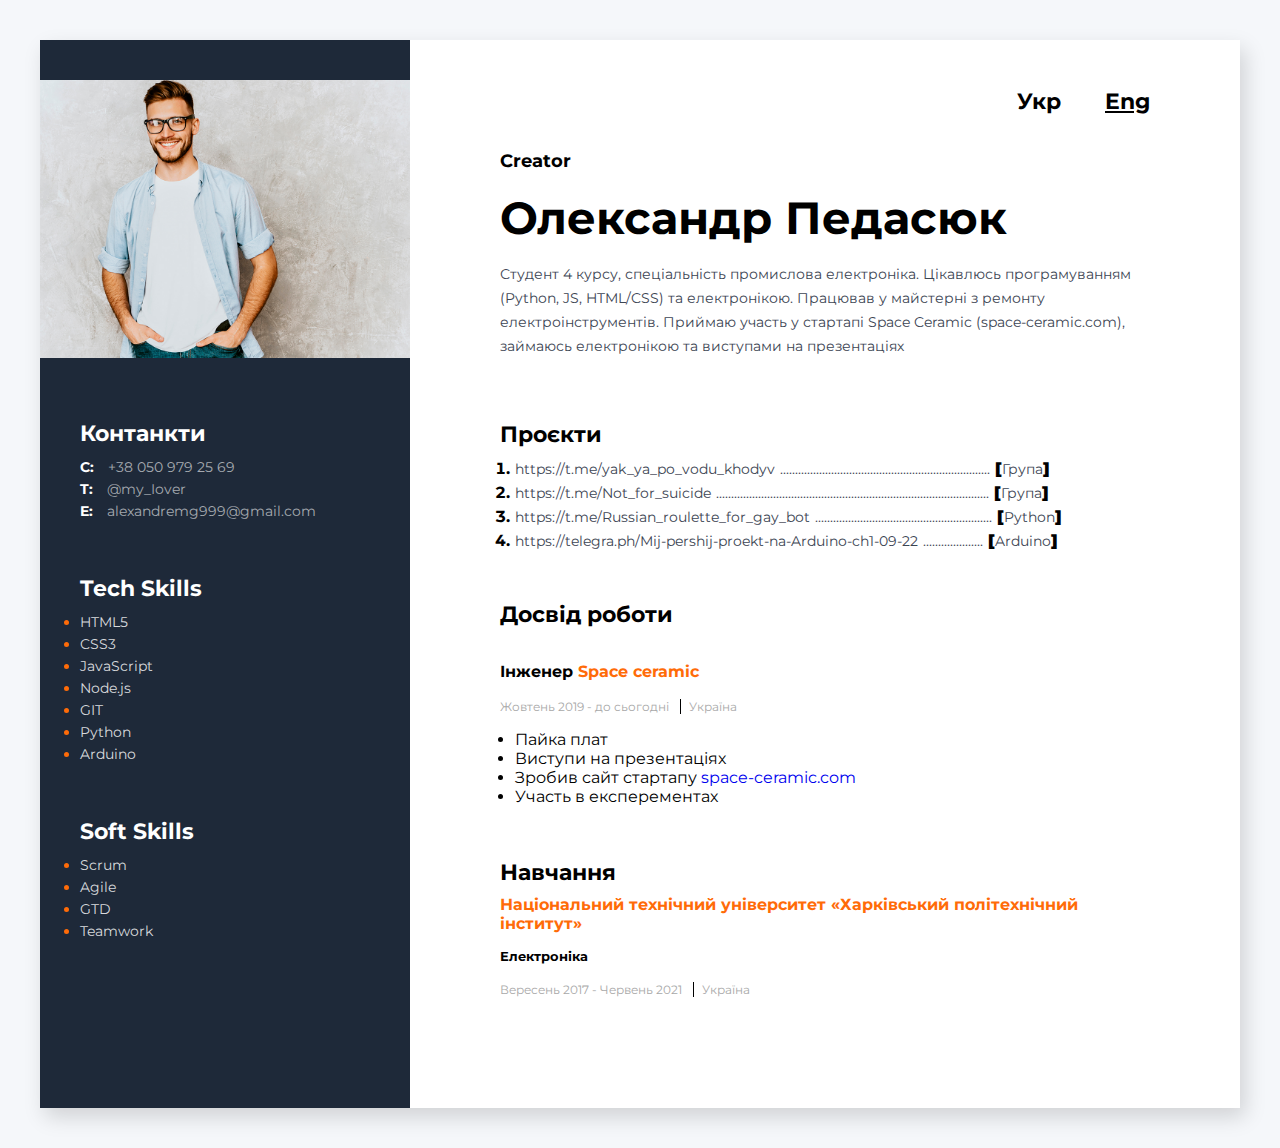
==== resume/ukr/index.html @ da6ed88a "global appgrede" ====
<!DOCTYPE html>
<html lang="en">
<head>
    <meta charset="UTF-8">
    <meta name="viewport" content="width=device-width, initial-scale=1.0">
    <title>Резюме</title>
    <link rel="stylesheet" href="../css/style.css">
    <link href="https://fonts.googleapis.com/css2?family=Montserrat:wght@400;700&display=swap" rel="stylesheet">
</head>
<body>
    <!--main container-->
    <div class="wrapper">
        <aside class="sidebar">
            <img class="my-photo" src="../img/photo.jpg" alt="my photo">
            
            <!--contacts container-->
            <div class="contacts-container">
                <h2 class="contacts-title">Контанкти</h2>
                <div >
                    <span class="contacts-link-type">C:</span>  <a class="contacts-link"  href="+380509792569">+38 050 979 25 69</a>
                </div>
                <div >
                    <span class="contacts-link-type">T:</span>  <a class="contacts-link"  href="https://t.me/my_Iover">@my_Iover</a>
                </div>
                <div>
                    <span class="contacts-link-type">E:</span> <a class="contacts-link"  href=" mailto:alexandremg999@gmail.com">alexandremg999@gmail.com</a>
                </div>
            </div>
            
            <!--Tech Skills container-->
            <div class="tech-skill-container">
                <h2 class="tech-skill-title">Tech Skills</h2>
                <ul>
                    <li class="skill-item"><span class="skill-item-text">HTML5</span></li>
                    <li class="skill-item"><span class="skill-item-text">CSS3</span></li>
                    <li class="skill-item"><span class="skill-item-text">JavaScript</span></li>
                    <li class="skill-item"><span class="skill-item-text">Node.js</span></li>
                    <li class="skill-item"><span class="skill-item-text">GIT</span></li>
                    <li class="skill-item"><span class="skill-item-text">Python</span></li>
                    <li class="skill-item"><span class="skill-item-text">Arduino</span></li>
                    
                </ul> 
            </div>

            <!--Soft Skills container-->
            <div class="soft-skill-container">
                <h2 class="soft-skill-title">Soft Skills</h2>
                <ul>
                    <li class="skill-item"><span class="skill-item-text">Scrum</span></li>
                    <li class="skill-item"><span class="skill-item-text">Agile</span></li>
                    <li class="skill-item"><span class="skill-item-text">GTD</span></li>
                    <li class="skill-item"><span class="skill-item-text">Teamwork</span></li>
                </ul>
            </div>

        </aside>

        <!--about me container-->
        <div class="about-me-container">
            <div class="language-box">
                <a class="language" href="https://alexandremagnesium.github.io/ukr/">Укр</a>
                <a class="language" href="https://alexandremagnesium.github.io"><span class="underline">Eng</span></a>
            </div>
            
            <!--about me info main-->
            <div class="info-container">
                <h4 class="profession">Creator</h4>
                <h1 class="my-name">Олександр Педасюк</h1>
                <p class="text-about-me">
                    Студент 4 курсу, спеціальність промислова електроніка. Цікавлюсь
                    програмуванням (Python, JS, HTML/CSS) та електронікою. Працював у
                    майстерні з ремонту електроінструментів. Приймаю участь у стартапі Space
                    Ceramic (space-ceramic.com), займаюсь електронікою та виступами на презентаціях
                </p>
            </div>

            <!--project-->
            <div class="project-container">
                <h2 class="about-me-title">Проєкти</h2>
                <ol>
                    <li class="projects-item"> 
                        <a class="projects-link" href="https://t.me/yak_ya_po_vodu_khodyv">https://t.me/yak_ya_po_vodu_khodyv</a>
                        <span class="tech-name">......................................................................</span> 
                        <span><b>[</b><span class="tech-name">Група</span><b>]</b></span>
                    </li>
                    <li class="projects-item"> 
                        <a class="projects-link" href="https://t.me/Not_for_suicide">https://t.me/Not_for_suicide</a>
                        <span class="tech-name">...........................................................................................</span> 
                        <span><b>[</b><span class="tech-name">Група</span><b>]</b></span>
                    </li>
                    <li class="projects-item"> 
                        <a class="projects-link" href="https://t.me/Russian_roulette_for_gay_bot">https://t.me/Russian_roulette_for_gay_bot</a>
                        <span class="tech-name">...........................................................</span> 
                        <span><b>[</b><span class="tech-name">Python</span><b>]</b></span>
                    </li>
                    <li class="projects-item"> 
                        <a class="projects-link" href="https://telegra.ph/Mіj-pershij-proekt-na-Arduino-ch1-09-22">https://telegra.ph/Mіj-pershij-proekt-na-Arduino-ch1-09-22</a>
                        <span class="tech-name">....................</span> 
                        <span><b>[</b><span class="tech-name">Arduino</span><b>]</b></span>
                    </li>
                </ol>
            </div>
        

            <!--work experience-->
            <div>
                <h3 class="about-me-title">Досвід роботи</h3>

                <div>
                    <h4 class="my-position">Інженер 
                        <span class="color-orang">
                            <a class="color-orang" href="http://space-ceramic.com/">Space ceramic</a>
                        </span> 
                    </h4>
                    <span class="date-country">
                        Жовтень 2019 - до сьогодні
                        <span class="vertical-line"></span>
                        <span class="country">Україна</span>
                    </span>

                    <ul class="profession-duties">
                        <li>Пайка плат</li>
                        <li>Виступи на презентаціях</li>
                        <li>Зробив сайт стартапу <a href="http://space-ceramic.com/">space-ceramic.com</a></li>
                        <li>Участь в експерементах</li>
                    </ul>
                </div>



            <!--еducation-->
            <div class="еducation">
                <h3 class="about-me-title">Навчання</h3>
                <h4><span class="color-orang">Національний технічний університет «Харківський політехнічний інститут»</span></h4>
                <h5 class="specialty">Електроніка</h5>
                <span class="date-country">
                    Вересень 2017 - Червень 2021 
                    <span class="vertical-line"></span>
                    <span class="country">Україна</span>
                </span>

            </div>
        </div>
    </div>

</body>
</html>
---- resume/css/style.css ----
* {
    margin: 0;
    padding: 0;
    box-sizing: border-box;
}

body {
    background: #f5f7fa;
    padding-top: 40px;
    padding-bottom: 40px;
    padding-left: 20px;
    padding-right: 20px;
    font-family: 'Montserrat', sans-serif;
}

a { 
    text-decoration: none; 
   }

.wrapper {
    max-width: 1200px;
    box-shadow: 5px 9px 20px rgba(0, 0, 0, 0.15);
    margin: 0 auto;
    background: #fff;
    display: flex;
}

.sidebar {
    background-color: #1e2939;
    width: 370px;
    padding-top: 40px;
    padding-bottom: 40px;
}

.my-photo {
    width: 370px;
}

.contacts-title {
    font-size: 22px;
    font-weight: 700;
    line-height: 24px;
    color: #fff;
    margin-bottom: 10px;
}

.contacts-link {
    font-size: 14px;
    font-weight: 400;
    line-height: 22px;
    color: #a5a9b0;
}

.contacts-link-type {
    font-size: 14px;
    font-weight: 700;
    line-height: 22px;
    color: #fff;
    margin-right: 10px;
}

.tech-skill-container {
    padding-top: 55px;
    padding-left: 40px;
}

.tech-skill-title {
    font-size: 22px;
    font-weight: 700;
    line-height: 24px;
    margin-bottom: 10px;
    color: #fff;
}

.contacts-container {
    margin-top: 60px;
    margin-left: 40px;
    margin-right: 40px;
}

.soft-skill-container {
    padding-top: 55px;
    padding-left: 40px;
}

.soft-skill-title {
    font-size: 22px;
    font-weight: 700;
    line-height: 24px;
    margin-bottom: 10px;
    color: #fff;
}

.skill-item{
    font-size: 14px;
    font-weight: 400;
    line-height: 22px;
    color: #ff6b08;
}

.skill-item-text {
    color: #d8dadd;
}


.about-me-container{
    /*padding-top: 110px; */
    padding-top: 50px;
    padding-bottom: 110px;
    padding-left: 90px;
    padding-right: 90px;
}

.language-box {
    margin-bottom: 35px;
    text-align: right

}

.language {
    color:  #000;
    font-size: 22px;
    font-weight: 700;
    line-height: 24px;
    padding-left: 40px;
}

.info-container {
    margin-bottom: 65px;
}

.profession {
    font-size: 18px;
    font-weight: 700;
    line-height: 24px;
}
.my-name {
    font-size: 45px;
    font-weight: 700;
    line-height: 89px;
}

.text-about-me {
    font-size: 14px;
    font-weight: 400;
    line-height: 24px;
    color: #3c4553;
}

.project-container {
    margin-bottom: 50px;
}

.about-me-title {
    font-size: 22px;
    font-weight: 700;
    line-height: 24px;
    margin-bottom: 10px;
}

.projects-item {
    font-weight: 700;
    margin-left: 15px;
}

.projects-link {
    color: #3c4553;
    font-size: 14px;
    font-weight: 400;
    line-height: 24px;
}

.tech-name {
    color: #3c4553;
    font-size: 14px;
    font-weight: 400;
    line-height: 24px;
}

.my-position {
    font-size: 16px;
    font-weight: 700;
    margin-top: 35px;
    margin-bottom: 15px;
}


.date-country {
    font-size: 12px;
    font-weight: 400;
    color: #a8a8a8;
}

.vertical-line {
    border-left: 1px solid black;
    height: 14px;
    margin-left:  8px;
}
.country {
    margin-left:  8px;
}

.profession-duties {
    margin-top: 15px;
    margin-left: 15px;
}

.еducation {
    margin-top: 55px;
}

.specialty {
    margin-top: 15px;
    margin-bottom: 15px;
}

.color-orang {
    color: #ff6b08;
}
.color-black {
    color: #000;
}

.underline {
    text-decoration: underline;
}
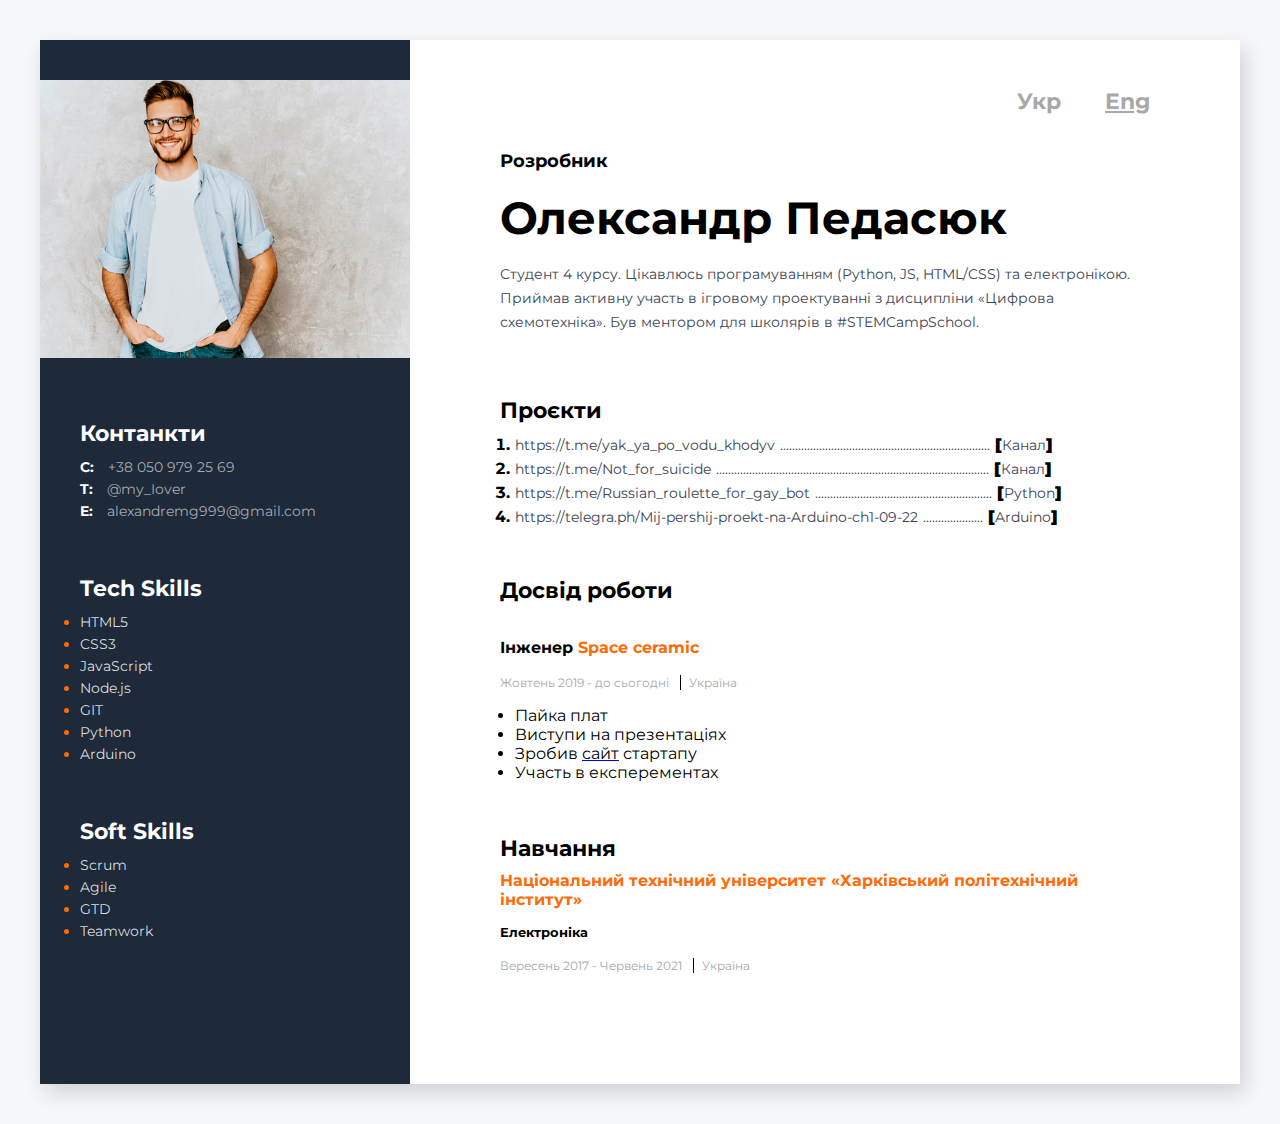
==== commit 516e7e0a: "fix #1" ====
--- a/resume/ukr/index.html
+++ b/resume/ukr/index.html
@@ -58,19 +58,16 @@
         <!--about me container-->
         <div class="about-me-container">
             <div class="language-box">
-                <a class="language" href="https://alexandremagnesium.github.io/ukr/">Укр</a>
-                <a class="language" href="https://alexandremagnesium.github.io"><span class="underline">Eng</span></a>
+                <a class="language" href="https://alexandremagnesium.github.io/resume/ukr/">Укр</a>
+                <a class="language" href="https://alexandremagnesium.github.io/resume/eng/"><span class="underline">Eng</span></a>
             </div>
             
             <!--about me info main-->
             <div class="info-container">
-                <h4 class="profession">Creator</h4>
+                <h4 class="profession">Розробник</h4>
                 <h1 class="my-name">Олександр Педасюк</h1>
                 <p class="text-about-me">
-                    Студент 4 курсу, спеціальність промислова електроніка. Цікавлюсь
-                    програмуванням (Python, JS, HTML/CSS) та електронікою. Працював у
-                    майстерні з ремонту електроінструментів. Приймаю участь у стартапі Space
-                    Ceramic (space-ceramic.com), займаюсь електронікою та виступами на презентаціях
+                    Студент 4 курсу. Цікавлюсь програмуванням (Python, JS, HTML/CSS) та електронікою. Приймав активну участь в ігровому проектуванні з дисципліни «Цифрова схемотехніка». Був ментором для школярів в #STEMCampSchool. 
                 </p>
             </div>
 
@@ -81,12 +78,12 @@
                     <li class="projects-item"> 
                         <a class="projects-link" href="https://t.me/yak_ya_po_vodu_khodyv">https://t.me/yak_ya_po_vodu_khodyv</a>
                         <span class="tech-name">......................................................................</span> 
-                        <span><b>[</b><span class="tech-name">Група</span><b>]</b></span>
+                        <span><b>[</b><span class="tech-name">Канал</span><b>]</b></span>
                     </li>
                     <li class="projects-item"> 
                         <a class="projects-link" href="https://t.me/Not_for_suicide">https://t.me/Not_for_suicide</a>
                         <span class="tech-name">...........................................................................................</span> 
-                        <span><b>[</b><span class="tech-name">Група</span><b>]</b></span>
+                        <span><b>[</b><span class="tech-name">Канал</span><b>]</b></span>
                     </li>
                     <li class="projects-item"> 
                         <a class="projects-link" href="https://t.me/Russian_roulette_for_gay_bot">https://t.me/Russian_roulette_for_gay_bot</a>
@@ -121,7 +118,9 @@
                     <ul class="profession-duties">
                         <li>Пайка плат</li>
                         <li>Виступи на презентаціях</li>
-                        <li>Зробив сайт стартапу <a href="http://space-ceramic.com/">space-ceramic.com</a></li>
+                        <li>Зробив <a href="http://space-ceramic.com/">
+                            <span class="underline"><span class="color-black">сайт</span></span></a> стартапу  
+                        </li>
                         <li>Участь в експерементах</li>
                     </ul>
                 </div>
--- a/resume/css/style.css
+++ b/resume/css/style.css
@@ -118,7 +118,7 @@
 }
 
 .language {
-    color:  #000;
+    color:  #a8a8a8;
     font-size: 22px;
     font-weight: 700;
     line-height: 24px;
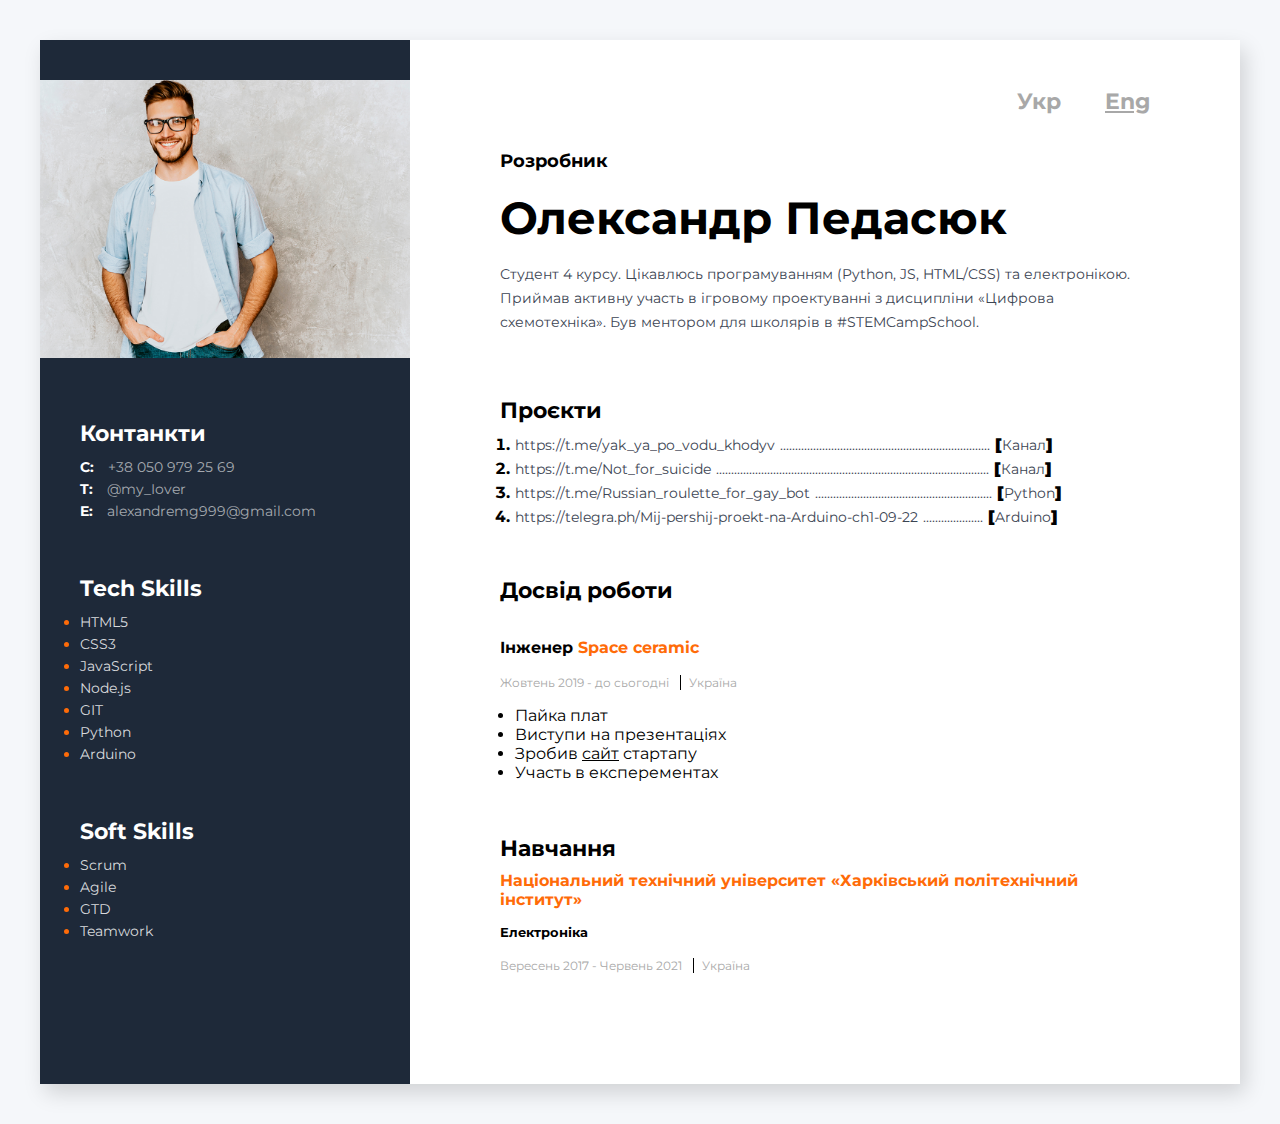
==== commit ca470d4d: "fix #2" ====
--- a/resume/ukr/index.html
+++ b/resume/ukr/index.html
@@ -59,7 +59,7 @@
         <div class="about-me-container">
             <div class="language-box">
                 <a class="language" href="https://alexandremagnesium.github.io/resume/ukr/">Укр</a>
-                <a class="language" href="https://alexandremagnesium.github.io/resume/eng/"><span class="underline">Eng</span></a>
+                <a class="language" href="https://alexandremagnesium.github.io/resume/eng/"><u>Eng</u></a>
             </div>
             
             <!--about me info main-->
@@ -119,7 +119,7 @@
                         <li>Пайка плат</li>
                         <li>Виступи на презентаціях</li>
                         <li>Зробив <a href="http://space-ceramic.com/">
-                            <span class="underline"><span class="color-black">сайт</span></span></a> стартапу  
+                            <span class="color-black"><u>сайт</u></span></a> стартапу  
                         </li>
                         <li>Участь в експерементах</li>
                     </ul>
--- a/resume/css/style.css
+++ b/resume/css/style.css
@@ -220,7 +220,3 @@
 .color-black {
     color: #000;
 }
-
-.underline {
-    text-decoration: underline;
-}
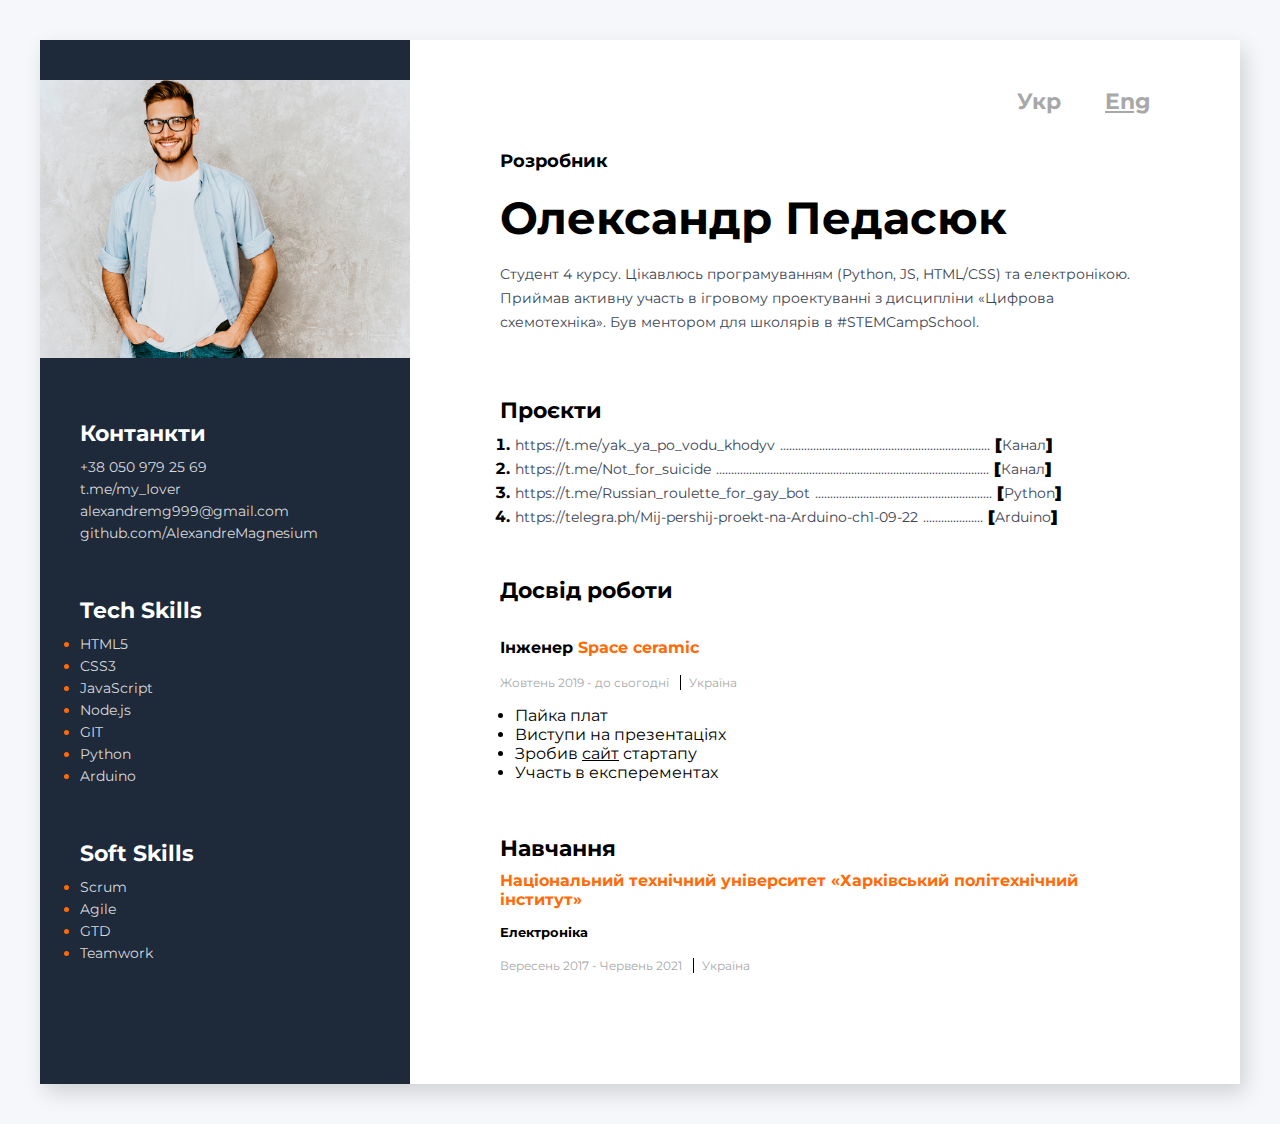
==== commit 62f1e8a9: "fix #3" ====
--- a/resume/ukr/index.html
+++ b/resume/ukr/index.html
@@ -17,13 +17,16 @@
             <div class="contacts-container">
                 <h2 class="contacts-title">Контанкти</h2>
                 <div >
-                    <span class="contacts-link-type">C:</span>  <a class="contacts-link"  href="+380509792569">+38 050 979 25 69</a>
+                    <a class="contacts-link"  href="+380509792569">+38 050 979 25 69</a>
                 </div>
                 <div >
-                    <span class="contacts-link-type">T:</span>  <a class="contacts-link"  href="https://t.me/my_Iover">@my_Iover</a>
+                    <a class="contacts-link"  href="https://t.me/my_Iover">t.me/my_Iover</a>
                 </div>
                 <div>
-                    <span class="contacts-link-type">E:</span> <a class="contacts-link"  href=" mailto:alexandremg999@gmail.com">alexandremg999@gmail.com</a>
+                    <a class="contacts-link"  href=" mailto:alexandremg999@gmail.com">alexandremg999@gmail.com</a>
+                </div>
+                <div>
+                    <a class="contacts-link"  href="https://github.com/AlexandreMagnesium">github.com/AlexandreMagnesium</a>
                 </div>
             </div>
             
--- a/resume/css/style.css
+++ b/resume/css/style.css
@@ -48,15 +48,7 @@
     font-size: 14px;
     font-weight: 400;
     line-height: 22px;
-    color: #a5a9b0;
-}
-
-.contacts-link-type {
-    font-size: 14px;
-    font-weight: 700;
-    line-height: 22px;
-    color: #fff;
-    margin-right: 10px;
+    color: #d8dadd;
 }
 
 .tech-skill-container {
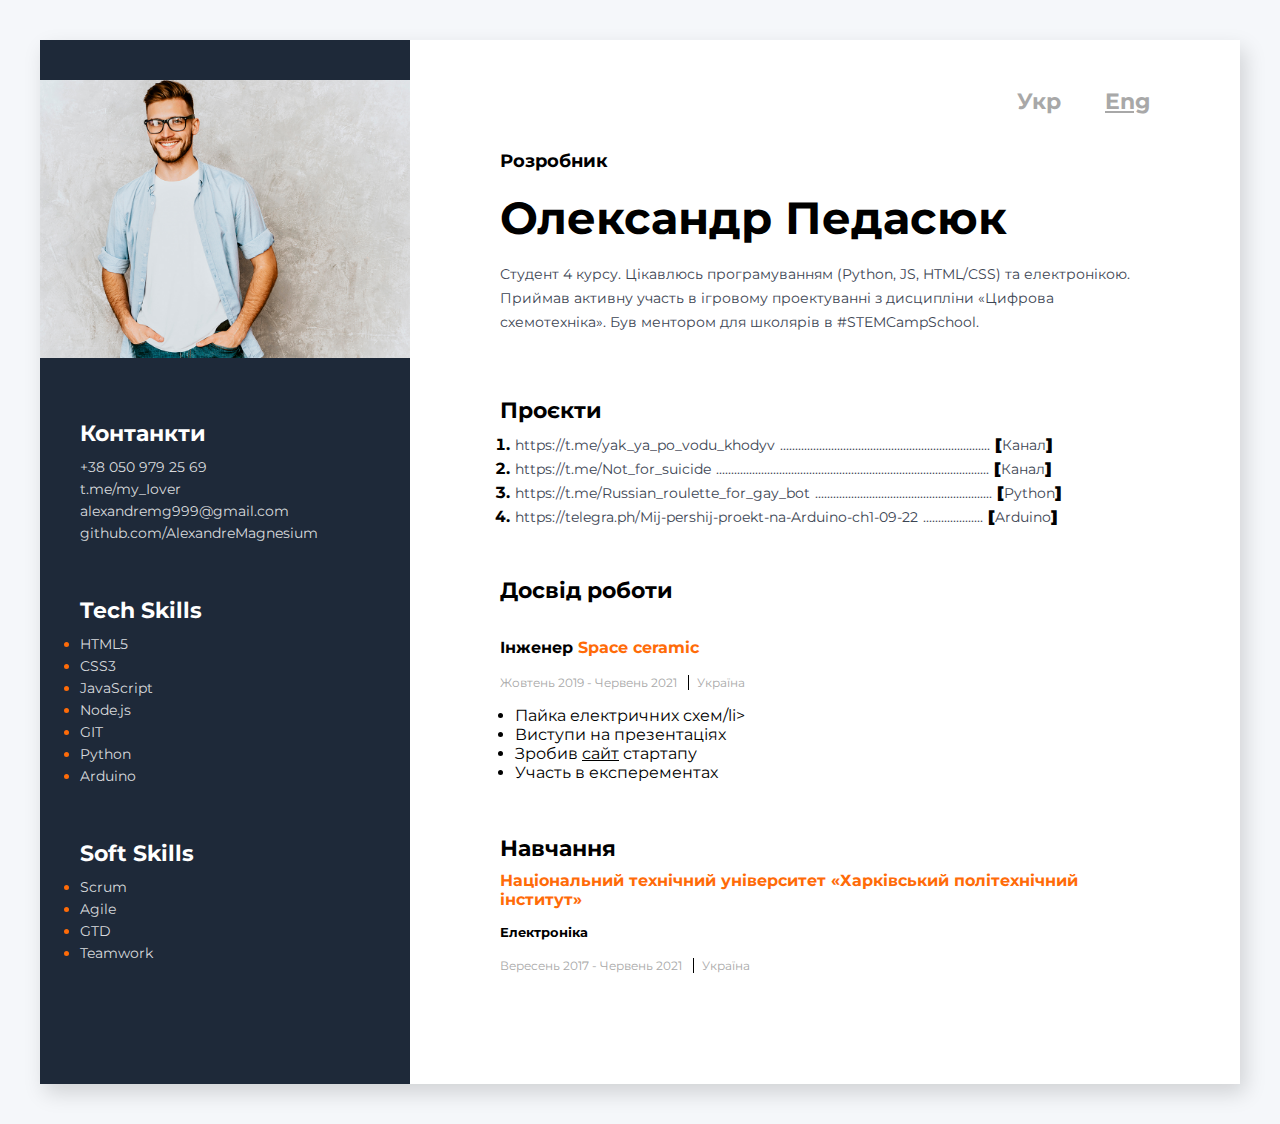
==== commit b3c7c8fa: "Update index.html" ====
--- a/resume/ukr/index.html
+++ b/resume/ukr/index.html
@@ -1,9 +1,10 @@
 <!DOCTYPE html>
-<html lang="en">
+<html lang="uk">
 <head>
     <meta charset="UTF-8">
     <meta name="viewport" content="width=device-width, initial-scale=1.0">
     <title>Резюме</title>
+    <link rel="shortcut icon" href="../img/favicon.ico" type="image/x-icon">
     <link rel="stylesheet" href="../css/style.css">
     <link href="https://fonts.googleapis.com/css2?family=Montserrat:wght@400;700&display=swap" rel="stylesheet">
 </head>
@@ -79,7 +80,7 @@
                 <h2 class="about-me-title">Проєкти</h2>
                 <ol>
                     <li class="projects-item"> 
-                        <a class="projects-link" href="https://t.me/yak_ya_po_vodu_khodyv">https://t.me/yak_ya_po_vodu_khodyv</a>
+                        <a class="projects-link" href="https://t.me/po_vodu">https://t.me/yak_ya_po_vodu_khodyv</a>
                         <span class="tech-name">......................................................................</span> 
                         <span><b>[</b><span class="tech-name">Канал</span><b>]</b></span>
                     </li>
@@ -113,13 +114,13 @@
                         </span> 
                     </h4>
                     <span class="date-country">
-                        Жовтень 2019 - до сьогодні
+                        Жовтень 2019 - Червень 2021 
                         <span class="vertical-line"></span>
                         <span class="country">Україна</span>
                     </span>
 
                     <ul class="profession-duties">
-                        <li>Пайка плат</li>
+                        <li>Пайка електричних схем/li>
                         <li>Виступи на презентаціях</li>
                         <li>Зробив <a href="http://space-ceramic.com/">
                             <span class="color-black"><u>сайт</u></span></a> стартапу  
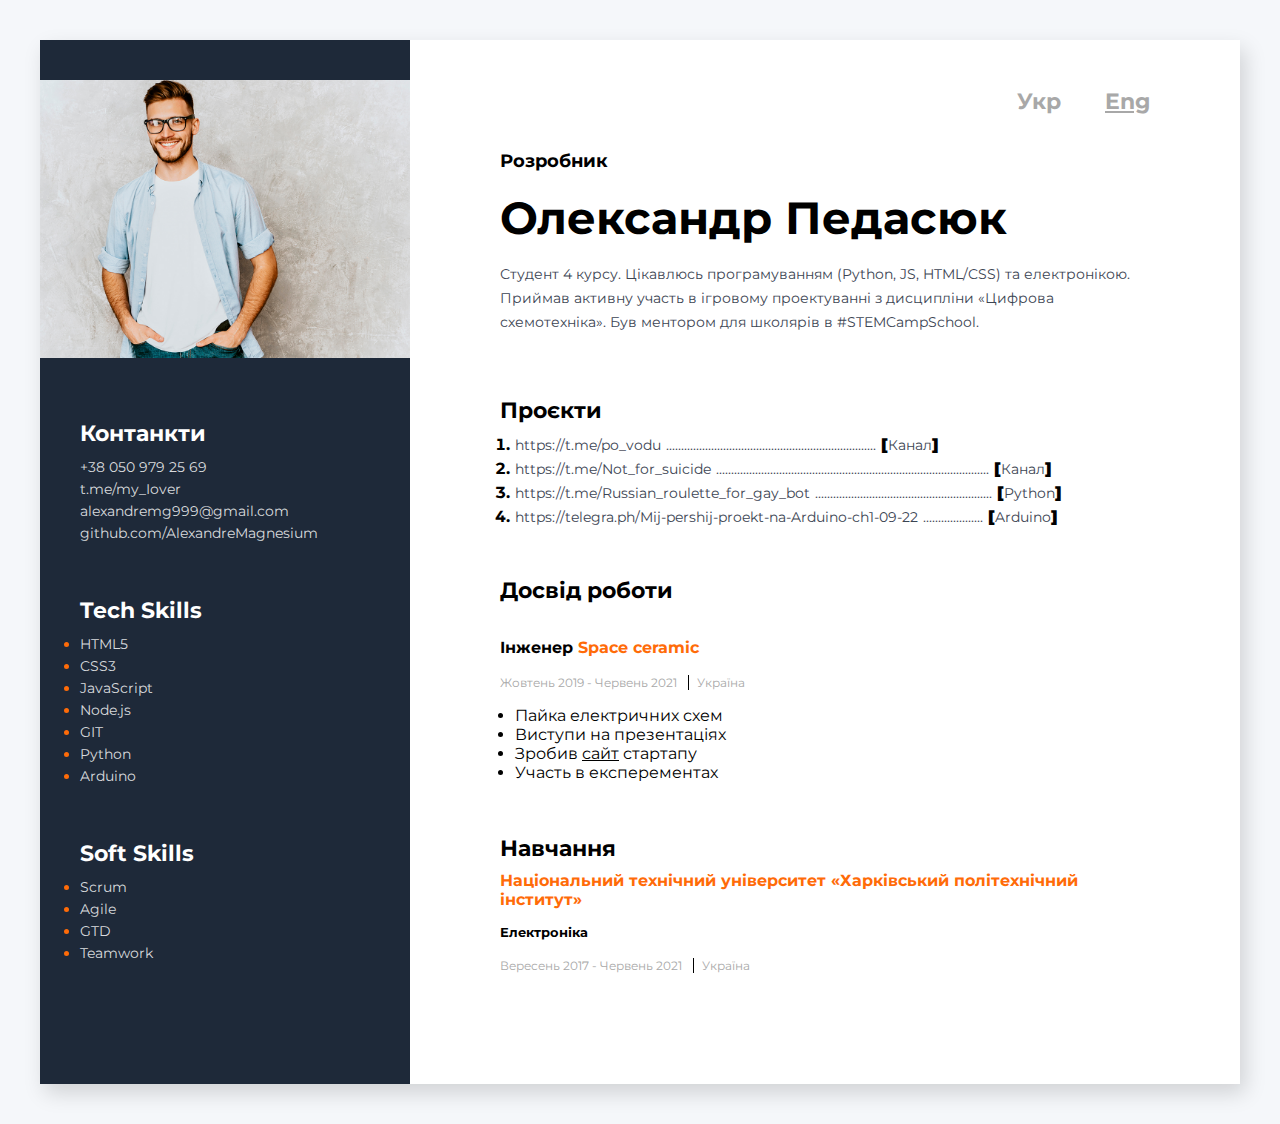
==== commit 57130d5e: "Update index.html" ====
--- a/resume/ukr/index.html
+++ b/resume/ukr/index.html
@@ -80,7 +80,7 @@
                 <h2 class="about-me-title">Проєкти</h2>
                 <ol>
                     <li class="projects-item"> 
-                        <a class="projects-link" href="https://t.me/po_vodu">https://t.me/yak_ya_po_vodu_khodyv</a>
+                        <a class="projects-link" href="https://t.me/po_vodu">https://t.me/po_vodu</a>
                         <span class="tech-name">......................................................................</span> 
                         <span><b>[</b><span class="tech-name">Канал</span><b>]</b></span>
                     </li>
@@ -120,7 +120,7 @@
                     </span>
 
                     <ul class="profession-duties">
-                        <li>Пайка електричних схем/li>
+                        <li>Пайка електричних схем</li>
                         <li>Виступи на презентаціях</li>
                         <li>Зробив <a href="http://space-ceramic.com/">
                             <span class="color-black"><u>сайт</u></span></a> стартапу  
